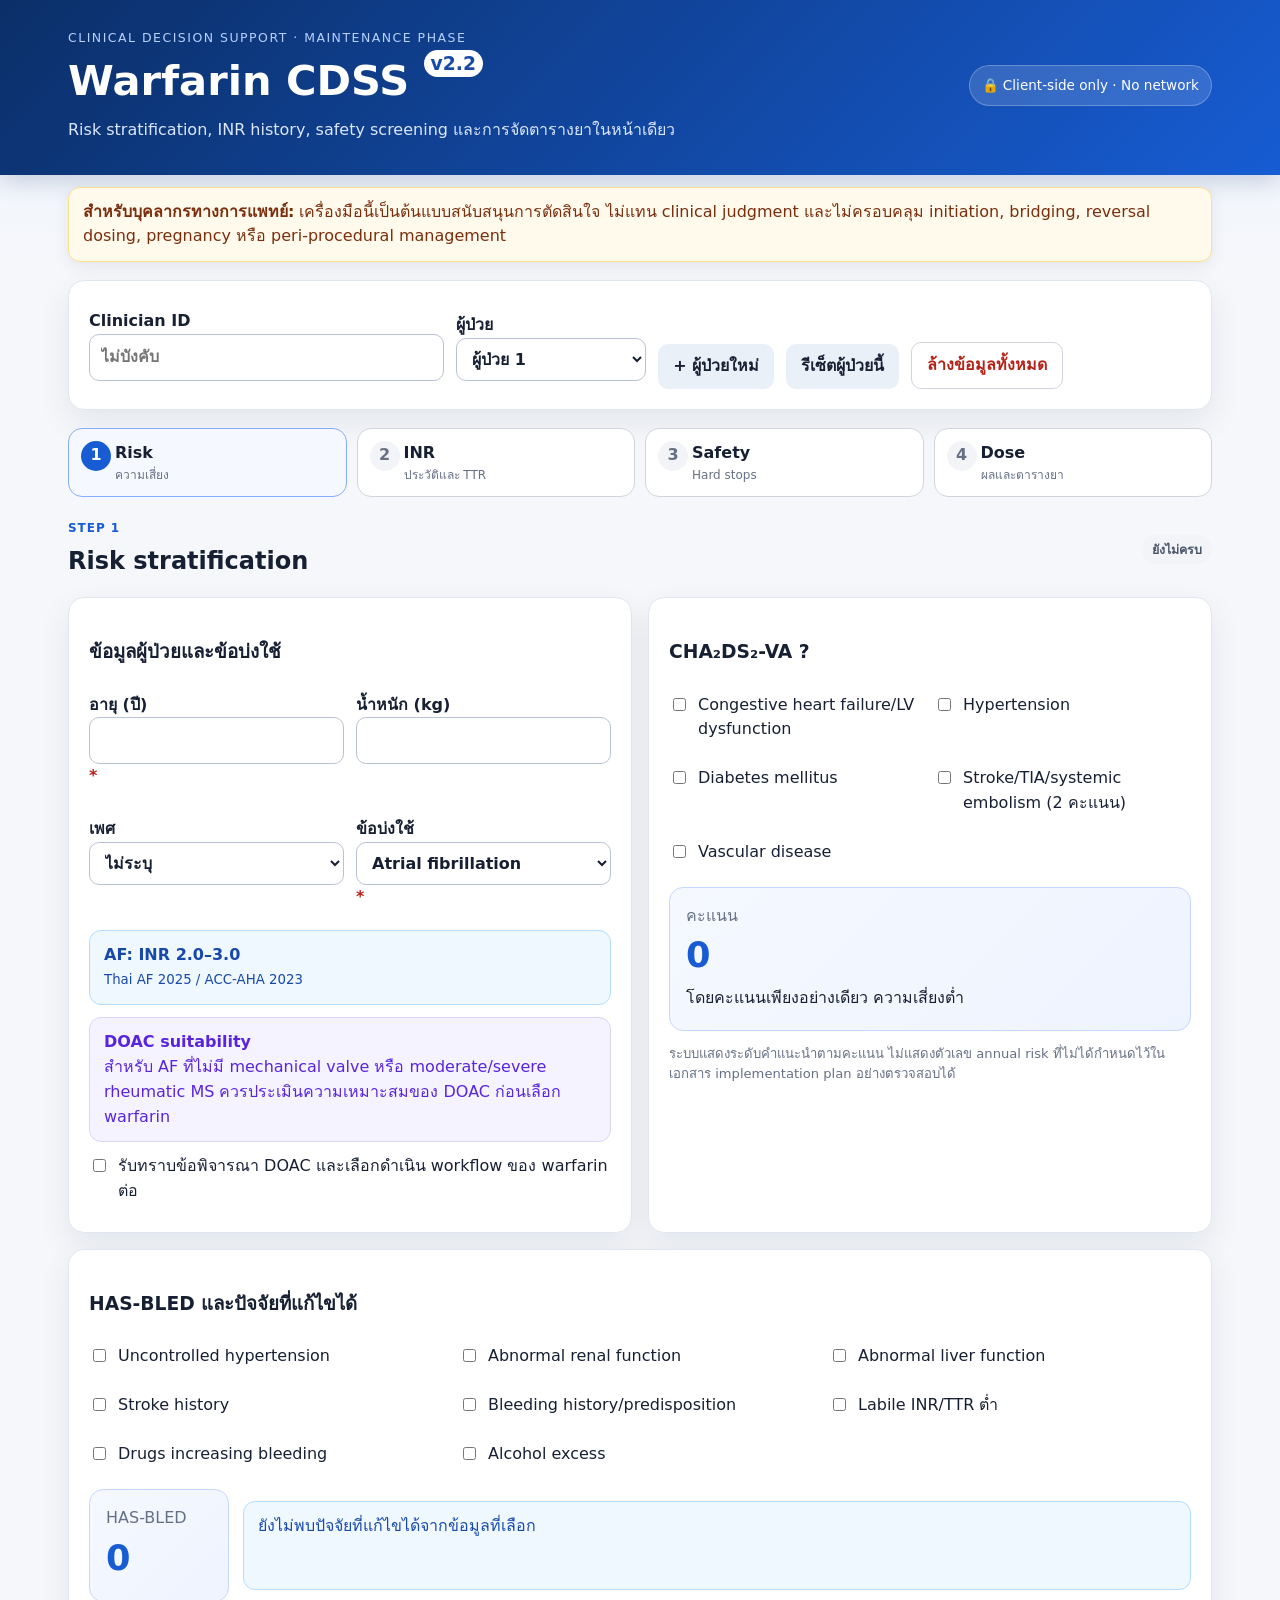
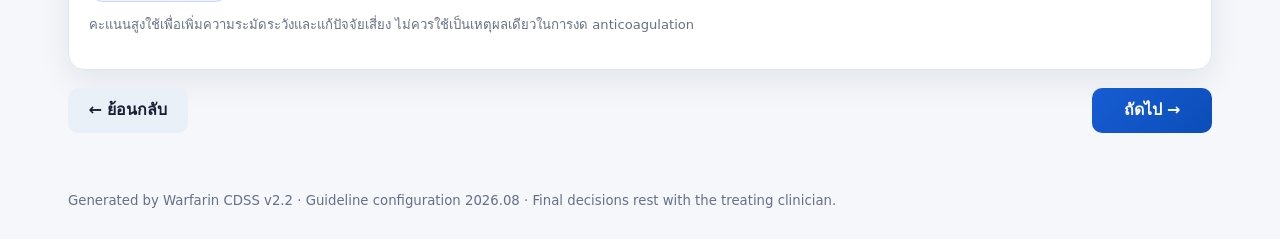
==== index.html @ 9391b4c8 "Add files via upload" ====
<!doctype html>
<html lang="th">
<head>
  <meta charset="utf-8">
  <meta name="viewport" content="width=device-width,initial-scale=1">
  <meta name="description" content="Warfarin maintenance-dose clinical decision support prototype">
  <title>Warfarin CDSS v2.2</title>
  <link rel="stylesheet" href="css/design-system.css">
  <link rel="stylesheet" href="css/components.css">
  <link rel="stylesheet" href="css/wizard.css">
  <link rel="stylesheet" href="css/charts.css">
</head>
<body>
<header class="app-header">
  <div class="shell header-grid">
    <div>
      <div class="eyebrow">Clinical Decision Support · Maintenance phase</div>
      <h1>Warfarin CDSS <span class="version">v2.2</span></h1>
      <p>Risk stratification, INR history, safety screening และการจัดตารางยาในหน้าเดียว</p>
    </div>
    <div class="privacy-chip">🔒 Client-side only · No network</div>
  </div>
</header>

<main class="shell">
  <noscript><div class="alert danger">ต้องเปิด JavaScript เพื่อใช้ระบบคำนวณ กรุณาใช้แบบฟอร์มมาตรฐานของหน่วยงานแทน</div></noscript>
  <section class="alert warning sticky-disclaimer" role="note">
    <strong>สำหรับบุคลากรทางการแพทย์:</strong> เครื่องมือนี้เป็นต้นแบบสนับสนุนการตัดสินใจ ไม่แทน clinical judgment และไม่ครอบคลุม initiation, bridging, reversal dosing, pregnancy หรือ peri-procedural management
  </section>

  <section class="toolbar card no-print">
    <label>Clinician ID <input id="clinicianId" autocomplete="off" placeholder="ไม่บังคับ"></label>
    <label>ผู้ป่วย
      <select id="patientSelect" aria-label="เลือกผู้ป่วย"></select>
    </label>
    <button id="newPatientBtn" class="btn secondary" type="button">+ ผู้ป่วยใหม่</button>
    <button id="resetPatientBtn" class="btn secondary" type="button">รีเซ็ตผู้ป่วยนี้</button>
    <button id="clearDataBtn" class="btn ghost danger-text" type="button">ล้างข้อมูลทั้งหมด</button>
  </section>

  <nav class="stepper no-print" aria-label="ขั้นตอนการประเมิน">
    <button class="step active" data-step="1"><span>1</span><b>Risk</b><small>ความเสี่ยง</small></button>
    <button class="step" data-step="2"><span>2</span><b>INR</b><small>ประวัติและ TTR</small></button>
    <button class="step" data-step="3"><span>3</span><b>Safety</b><small>Hard stops</small></button>
    <button class="step" data-step="4"><span>4</span><b>Dose</b><small>ผลและตารางยา</small></button>
  </nav>

  <form id="appForm" novalidate>
    <section class="wizard-panel active" data-panel="1">
      <div class="section-head"><div><span class="kicker">STEP 1</span><h2>Risk stratification</h2></div><span id="step1Status" class="badge neutral">ยังไม่ครบ</span></div>
      <div class="grid two">
        <article class="card">
          <h3>ข้อมูลผู้ป่วยและข้อบ่งใช้</h3>
          <div class="form-grid two">
            <label class="required">อายุ (ปี)<input id="age" type="number" min="18" max="120" step="1"></label>
            <label>น้ำหนัก (kg)<input id="weight" type="number" min="25" max="300" step="0.1"></label>
            <label>เพศ<select id="gender"><option value="">ไม่ระบุ</option><option value="male">ชาย</option><option value="female">หญิง</option></select></label>
            <label class="required">ข้อบ่งใช้<select id="indication">
              <option value="af">Atrial fibrillation</option><option value="af70">AF อายุ ≥70 ปี (optional lower range)</option>
              <option value="rheumatic">AF + moderate/severe rheumatic MS</option><option value="mav">Mechanical AVR ไม่มี risk factor</option>
              <option value="mavRisk">Mechanical AVR มี risk factor/older valve</option><option value="mmv">Mechanical MVR</option>
              <option value="onx">On-X AVR ≥3 เดือน ไม่มี risk factor</option><option value="acs_ccs">AF + ACS/CCS (local protocol)</option>
              <option value="custom">แพทย์กำหนด target</option>
            </select></label>
          </div>
          <div id="customTargetBox" class="subcard hidden"><div class="form-grid two"><label>Target min<input id="targetMin" type="number" min="1" max="5" step="0.1"></label><label>Target max<input id="targetMax" type="number" min="1" max="5" step="0.1"></label></div></div>
          <div id="targetSummary" class="alert info"></div>
          <label id="af70ConfirmWrap" class="check hidden"><input id="af70Confirm" type="checkbox"><span>ยืนยันว่าแพทย์เลือก INR 1.5–3.0 สำหรับผู้ป่วยอายุ ≥70 ปี หลังประเมินประโยชน์และความเสี่ยง</span></label>
          <div id="doacBanner" class="alert accent"></div>
          <label id="warfarinAckWrap" class="check"><input id="warfarinAck" type="checkbox"><span>รับทราบข้อพิจารณา DOAC และเลือกดำเนิน workflow ของ warfarin ต่อ</span></label>
        </article>

        <article class="card">
          <h3>CHA₂DS₂-VA <span class="help" title="ไม่รวม sex category ตามแผน Thai AF 2025">?</span></h3>
          <div id="chaFields" class="check-grid">
            <label class="check"><input data-cha="congestiveHF" type="checkbox"><span>Congestive heart failure/LV dysfunction</span></label>
            <label class="check"><input data-cha="hypertension" type="checkbox"><span>Hypertension</span></label>
            <label class="check"><input data-cha="diabetes" type="checkbox"><span>Diabetes mellitus</span></label>
            <label class="check"><input data-cha="strokeTIA" type="checkbox"><span>Stroke/TIA/systemic embolism (2 คะแนน)</span></label>
            <label class="check"><input data-cha="vascularDisease" type="checkbox"><span>Vascular disease</span></label>
          </div>
          <div class="score-card"><span>คะแนน</span><strong id="chaScore">0</strong><p id="chaRecommendation">กรอกอายุเพื่อประเมิน</p></div>
          <p class="fine-print">ระบบแสดงระดับคำแนะนำตามคะแนน ไม่แสดงตัวเลข annual risk ที่ไม่ได้กำหนดไว้ในเอกสาร implementation plan อย่างตรวจสอบได้</p>
        </article>

        <article class="card full-span">
          <h3>HAS-BLED และปัจจัยที่แก้ไขได้</h3>
          <div id="hasFields" class="check-grid columns-3">
            <label class="check"><input data-has="hypertension" type="checkbox"><span>Uncontrolled hypertension</span></label>
            <label class="check"><input data-has="abnormalRenal" type="checkbox"><span>Abnormal renal function</span></label>
            <label class="check"><input data-has="abnormalLiver" type="checkbox"><span>Abnormal liver function</span></label>
            <label class="check"><input data-has="strokeHistory" type="checkbox"><span>Stroke history</span></label>
            <label class="check"><input data-has="bleedingHistory" type="checkbox"><span>Bleeding history/predisposition</span></label>
            <label class="check"><input data-has="labileINR" type="checkbox"><span>Labile INR/TTR ต่ำ</span></label>
            <label class="check"><input data-has="drugs" type="checkbox"><span>Drugs increasing bleeding</span></label>
            <label class="check"><input data-has="alcohol" type="checkbox"><span>Alcohol excess</span></label>
          </div>
          <div class="score-row"><div class="score-card compact"><span>HAS-BLED</span><strong id="hasScore">0</strong></div><div id="modifiableFactors" class="alert info grow">ยังไม่พบปัจจัยที่แก้ไขได้จากข้อมูลที่เลือก</div></div>
          <p class="fine-print">คะแนนสูงใช้เพื่อเพิ่มความระมัดระวังและแก้ปัจจัยเสี่ยง ไม่ควรใช้เป็นเหตุผลเดียวในการงด anticoagulation</p>
        </article>
      </div>
    </section>

    <section class="wizard-panel" data-panel="2">
      <div class="section-head"><div><span class="kicker">STEP 2</span><h2>INR history และ Time in Therapeutic Range</h2></div><span id="ttrBadge" class="badge neutral">ข้อมูลไม่พอ</span></div>
      <div class="grid two">
        <article class="card">
          <h3>เพิ่มผล INR</h3>
          <div class="form-grid two">
            <label class="required">วันที่<input id="inrEntryDate" type="date"></label>
            <label class="required">INR<input id="inrEntryValue" type="number" min="0.1" max="20" step="0.1"></label>
            <label>Weekly dose ขณะตรวจ<input id="inrEntryDose" type="number" min="0.5" max="140" step="0.5"></label>
            <label>หมายเหตุ<input id="inrEntryNotes" maxlength="120"></label>
          </div>
          <button id="addInrBtn" type="button" class="btn primary">เพิ่มผล INR</button>
          <div id="inrError" class="field-error" role="alert"></div>
          <div class="table-wrap"><table><thead><tr><th>วันที่</th><th>INR</th><th>Dose</th><th>สถานะ</th><th></th></tr></thead><tbody id="inrTableBody"></tbody></table></div>
        </article>
        <article class="card">
          <div class="metric-grid">
            <div class="metric"><span>TTR (Rosendaal)</span><strong id="ttrValue">—</strong><small id="ttrRange">ต้องมีอย่างน้อย 2 ค่า</small></div>
            <div class="metric"><span>INR ล่าสุด</span><strong id="latestInr">—</strong><small id="latestInrDate">—</small></div>
          </div>
          <div id="ttrAlert" class="alert info">เพิ่มผล INR อย่างน้อย 2 ค่าเพื่อคำนวณ TTR</div>
          <div id="inrChart" class="chart" role="img" aria-label="กราฟแนวโน้ม INR"></div>
          <p class="fine-print">คำนวณด้วย linear interpolation ระหว่างค่าต่อเนื่องภายในข้อมูลที่บันทึก ไม่ extrapolate ก่อนค่าแรกหรือหลังค่าสุดท้าย</p>
        </article>
      </div>
    </section>

    <section class="wizard-panel" data-panel="3">
      <div class="section-head"><div><span class="kicker">STEP 3</span><h2>Safety screening</h2></div><span id="safetyBadge" class="badge neutral">ยังไม่ประเมิน</span></div>
      <div class="grid two">
        <article class="card">
          <h3>Bleeding assessment</h3>
          <label class="required">ระดับเลือดออก<select id="bleeding"><option value="none">ไม่มี</option><option value="minor">Minor bleeding</option><option value="crnmb">Clinically relevant non-major bleeding</option><option value="major">Major/life-threatening bleeding</option></select></label>
          <div id="bleedingDefinition" class="alert info"></div>
          <div class="check-grid">
            <label class="check danger-check"><input id="pregnancy" type="checkbox"><span>ตั้งครรภ์หรืออาจตั้งครรภ์</span></label>
            <label class="check danger-check"><input id="procedure" type="checkbox"><span>มีหัตถการ/ผ่าตัดที่กำลังวางแผน</span></label>
            <label class="check"><input id="acuteIllness" type="checkbox"><span>Acute illness/ไข้/ท้องเสีย/กินได้น้อย</span></label>
            <label class="check"><input id="dietAlcoholChange" type="checkbox"><span>Diet หรือ alcohol เปลี่ยนชัดเจน</span></label>
          </div>
          <label>ลืมยาใน 7 วันที่ผ่านมา<input id="missedDoses" type="number" min="0" max="7" value="0"></label>
        </article>
        <article class="card">
          <h3>Drug interaction</h3>
          <label>เลือกยาที่เพิ่งเริ่ม/หยุด<select id="interactionDrug"><option value="none">ไม่มี/ไม่ทราบ</option><option value="amiodarone">Amiodarone — INR ↑</option><option value="metronidazole">Metronidazole — INR ↑</option><option value="tmpSmx">TMP-SMX — INR ↑</option><option value="fluconazole">Fluconazole — INR ↑</option><option value="rifampin">Rifampin — INR ↓</option><option value="phenytoin">Phenytoin — variable</option><option value="other">ยาอื่น/ผลไม่แน่ชัด</option></select></label>
          <label>การเปลี่ยนแปลง<select id="interactionChange"><option value="none">ไม่มี</option><option value="started">เริ่มยา</option><option value="increased">เพิ่มขนาด</option><option value="stopped">หยุดยา</option></select></label>
          <div id="interactionAlert" class="alert info">ระบบนี้เป็นรายการคัดกรอง ไม่ใช่ interaction database ที่ครอบคลุม</div>
          <h3>Pharmacogenomics <span class="badge neutral">Advisory only</span></h3>
          <div class="form-grid two"><label>CYP2C9<select id="cyp2c9"><option>unknown</option><option>*1/*1</option><option>*1/*2</option><option>*1/*3</option><option>*2/*2</option><option>*2/*3</option><option>*3/*3</option></select></label><label>VKORC1<select id="vkorc1"><option>unknown</option><option>GG</option><option>GA</option><option>AA</option></select></label></div>
          <div id="genotypeResult" class="alert info">ไม่ใช้ผลนี้แทน maintenance-dose titration จาก INR</div>
        </article>
        <article class="card full-span"><h3>Safety gate result</h3><div id="safetyResult" class="alert info">กรอกข้อมูลเพื่อประเมิน</div></article>
      </div>
    </section>

    <section class="wizard-panel" data-panel="4">
      <div class="section-head"><div><span class="kicker">STEP 4</span><h2>Dose recommendation และตารางยา</h2></div><span id="calculationBadge" class="badge neutral">ยังไม่คำนวณ</span></div>
      <div class="grid two">
        <article class="card">
          <h3>Current therapy</h3>
          <div class="form-grid two"><label class="required">Current weekly dose (mg/week)<input id="weeklyDose" type="number" min="0.5" max="140" step="0.5"></label><label>วันตั้งแต่ปรับยาครั้งล่าสุด<input id="daysSinceChange" type="number" min="0" max="365"></label></div>
          <label class="check"><input id="stablePatient" type="checkbox"><span>ขนาดยาคงที่และสองค่า INR ก่อนหน้าอยู่ในเป้าหมาย</span></label>
          <h4>Tablet strengths</h4><div class="strength-grid"><label class="check"><input class="strength" value="1" type="checkbox" checked><span>1 mg</span></label><label class="check"><input class="strength" value="2" type="checkbox" checked><span>2 mg</span></label><label class="check"><input class="strength" value="3" type="checkbox" checked><span>3 mg</span></label><label class="check"><input class="strength" value="5" type="checkbox" checked><span>5 mg</span></label></div>
          <div class="form-grid two"><label class="check"><input id="halfTabs" type="checkbox" checked><span>แบ่งครึ่งเม็ดได้</span></label><label class="check"><input id="quarterTabs" type="checkbox"><span>แบ่ง ¼ เม็ดได้ตามผลิตภัณฑ์/นโยบาย</span></label></div>
          <label>วันที่เริ่มตาราง<input id="regimenStartDate" type="date"></label>
          <label>วันเริ่มตาราง<select id="startDay" disabled><option value="0">จันทร์</option><option value="1">อังคาร</option><option value="2">พุธ</option><option value="3">พฤหัสบดี</option><option value="4">ศุกร์</option><option value="5">เสาร์</option><option value="6">อาทิตย์</option></select><small>กำหนดอัตโนมัติจากวันที่เริ่มตาราง</small></label>
          <div class="form-grid two">
            <label>จำนวนวันจ่ายยา<input id="daysSupply" type="number" min="1" max="365" step="1" value="28"></label>
            <label>ยาสำรอง (วัน)<input id="bufferDays" type="number" min="0" max="30" step="1" value="0"></label>
          </div>
          <label>รูปแบบการจ่าย<select id="dispenseMode"><option value="bulk">รวมจำนวนเม็ด</option><option value="split">แยกซองรายวัน</option></select></label>
          <div class="subcard"><strong>ยาที่ผู้ป่วยมีเหลือ</strong><div class="form-grid columns-4 inventory-grid"><label>1 mg<input class="on-hand" data-strength="1" type="number" min="0" step="1" value="0"></label><label>2 mg<input class="on-hand" data-strength="2" type="number" min="0" step="1" value="0"></label><label>3 mg<input class="on-hand" data-strength="3" type="number" min="0" step="1" value="0"></label><label>5 mg<input class="on-hand" data-strength="5" type="number" min="0" step="1" value="0"></label></div><small>ระบบหักจากจำนวนที่ต้องใช้และปัดจำนวนจ่ายขึ้นเป็นเม็ดเต็ม</small></div>
          <label class="check protocol"><input id="protocolApproved" type="checkbox"><span>ยืนยันว่า local anticoagulation protocol อนุมัติ nomogram นี้และผู้ใช้มีอำนาจเสนอ/ปรับยา</span></label>
          <button id="calculateBtn" class="btn primary wide" type="button">ประเมินและคำนวณ</button>
          <div id="calculateError" class="field-error"></div>
        </article>
        <article class="card result-card">
          <div id="decisionResult" class="empty-state">ผลจะปรากฏหลังคำนวณ</div>
          <div id="doseMetrics" class="metric-grid hidden"><div class="metric"><span>Target INR</span><strong id="metricTarget">—</strong></div><div class="metric"><span>Adjustment</span><strong id="metricAdjustment">—</strong></div><div class="metric"><span>Weekly dose</span><strong id="metricDose">—</strong></div><div class="metric"><span>Recheck</span><strong id="metricRecheck">—</strong></div></div>
          <div id="regimenWrap" class="hidden">
            <div class="result-head-inline"><h3>ทางเลือกตารางยา</h3><button id="calendarIcsBtn" type="button" class="btn secondary no-print">เพิ่มลงปฏิทิน (.ics)</button></div>
            <div id="candidateCards" class="candidate-grid" aria-label="ทางเลือกตารางยา"></div>
            <div id="candidateDetail" class="alert info"></div>
            <h3>ตารางรับประทาน 7 วัน</h3>
            <div id="regimenCalendar" class="med-calendar" aria-label="ปฏิทินรับประทานยา 7 วัน"></div>
            <div class="table-wrap"><table><thead><tr><th>วัน</th><th>ขนาดยา</th><th>ภาพเม็ดยา</th><th>วิธีจัดเม็ด</th></tr></thead><tbody id="regimenBody"></tbody><tfoot><tr><th>รวม</th><th id="regimenTotal"></th><th colspan="2"></th></tr></tfoot></table></div>
            <h3>จำนวนยาที่ต้องจ่าย</h3>
            <div class="table-wrap"><table><thead><tr><th>ความแรง</th><th>ต้องใช้</th><th>ยาคงเหลือ</th><th>จำนวนจ่าย</th><th>หมายเหตุ</th></tr></thead><tbody id="dispenseBody"></tbody></table></div>
            <div id="dispenseHint" class="fine-print"></div>
            <h3>ปฏิทินตลอดช่วงจ่ายยา</h3>
            <div id="supplyCalendar" class="supply-calendar" aria-label="ปฏิทินยาตลอดช่วงจ่าย"></div>
            <div id="splitScheduleWrap" class="hidden"><h3>รายการแยกซองรายวัน</h3><div class="table-wrap"><table><thead><tr><th>ลำดับ</th><th>วันที่</th><th>วัน</th><th>ขนาดยา</th><th>วิธีจัดเม็ด</th></tr></thead><tbody id="splitScheduleBody"></tbody></table></div></div>
          </div>
        </article>
      </div>
      <section class="card export-panel"><div><h3>Export และ audit</h3><p>พิมพ์เป็น PDF ผ่าน browser หรือส่งออก audit log เป็น CSV</p></div><div class="button-row no-print"><button id="printBtn" type="button" class="btn secondary">พิมพ์ / Save PDF</button><button id="educationBtn" type="button" class="btn secondary">Patient education</button><button id="auditCsvBtn" type="button" class="btn secondary">Audit CSV</button></div></section>
    </section>

    <div class="wizard-actions no-print"><button id="backBtn" type="button" class="btn secondary">← ย้อนกลับ</button><div class="grow"></div><button id="nextBtn" type="button" class="btn primary">ถัดไป →</button></div>
  </form>
</main>

<footer class="app-footer"><div class="shell">Generated by Warfarin CDSS v2.2 · Guideline configuration 2026.08 · Final decisions rest with the treating clinician.</div></footer>

<script src="js/uuid.js"></script><script src="js/hash.js"></script><script src="js/guidelines/guidelines-db.js"></script><script src="js/store.js"></script>
<script src="js/engine/risk-calculator.js"></script><script src="js/engine/ttr-calculator.js"></script><script src="js/engine/doac-checker.js"></script><script src="js/engine/safety-gate.js"></script><script src="js/engine/genotype-dose.js"></script><script src="js/engine/nomogram.js"></script><script src="js/engine/dose-scheduler.js"></script><script src="js/engine/regimen-planner.js"></script>
<script src="js/components/svg-chart.js"></script><script src="js/components/pdf-exporter.js"></script><script src="js/app.js"></script>
</body></html>
---- css/design-system.css ----
:root{--text:#172033;--muted:#667085;--border:#d0d5dd;--bg:#f5f7fb;--surface:#fff;--primary:#175cd3;--primary-dark:#0b4db8;--positive:#067647;--danger:#b42318;--warning:#9a6700;--accent:#6941c6;--info:#175cd3;--shadow:0 12px 32px rgba(16,24,40,.08);--radius:16px;--font:system-ui,-apple-system,"Segoe UI",Tahoma,sans-serif}*{box-sizing:border-box}html{scroll-behavior:smooth}body{margin:0;background:linear-gradient(180deg,#eef4ff 0,var(--bg) 260px);color:var(--text);font-family:var(--font);line-height:1.55}button,input,select,textarea{font:inherit}.shell{max-width:1180px;margin:auto;padding-left:18px;padding-right:18px}.hidden{display:none!important}.grow{flex:1}.fine-print{font-size:.82rem;color:var(--muted)}.required:after{content:" *";color:var(--danger)}:focus-visible{outline:3px solid rgba(23,92,211,.28);outline-offset:2px}@media print{body{background:#fff}.no-print,.stepper,.wizard-actions,.toolbar{display:none!important}.wizard-panel{display:block!important}.card{box-shadow:none!important;break-inside:avoid}.app-header{padding:10px!important}.sticky-disclaimer{position:static!important}}
---- css/components.css ----
.app-header{background:linear-gradient(135deg,#0b2f68,#175cd3);color:#fff;padding:28px 0 32px;box-shadow:0 6px 24px rgba(11,47,104,.2)}.header-grid{display:flex;justify-content:space-between;align-items:center;gap:24px}.app-header h1{margin:2px 0 4px;font-size:clamp(1.8rem,4vw,2.6rem)}.app-header p{margin:0;color:#dbe7ff}.eyebrow{font-size:.78rem;letter-spacing:.12em;text-transform:uppercase;color:#b8d0ff}.version{font-size:.45em;vertical-align:top;background:#fff;color:#1849a9;padding:3px 7px;border-radius:999px}.privacy-chip{background:rgba(255,255,255,.14);padding:9px 12px;border:1px solid rgba(255,255,255,.25);border-radius:999px;font-size:.85rem;white-space:nowrap}.card{background:rgba(255,255,255,.98);border:1px solid #e0e6ef;border-radius:var(--radius);padding:20px;box-shadow:var(--shadow)}.toolbar{display:flex;align-items:end;gap:12px;flex-wrap:wrap;margin-top:18px}.toolbar label{min-width:190px}.grid{display:grid;gap:16px}.grid.two{grid-template-columns:repeat(2,minmax(0,1fr))}.full-span{grid-column:1/-1}.form-grid{display:grid;gap:12px}.form-grid.two{grid-template-columns:repeat(2,minmax(0,1fr))}label{display:block;font-weight:650;margin:8px 0}input,select{width:100%;border:1px solid #b8c3d5;border-radius:10px;padding:10px 11px;background:#fff;color:var(--text)}.check{display:flex;gap:9px;align-items:flex-start;font-weight:500}.check input{width:auto;margin-top:5px}.check-grid{display:grid;grid-template-columns:repeat(2,minmax(0,1fr));gap:8px}.columns-3{grid-template-columns:repeat(3,minmax(0,1fr))}.strength-grid{display:flex;gap:12px;flex-wrap:wrap}.subcard{padding:12px;border-radius:12px;background:#f8fafc;border:1px solid var(--border)}.alert{padding:12px 14px;border-radius:12px;border:1px solid;margin:12px 0}.alert.info{background:#eff8ff;border-color:#b2ddff;color:#1849a9}.alert.warning{background:#fffaeb;border-color:#fedf89;color:#7a2e0e}.alert.danger{background:#fef3f2;border-color:#fecdca;color:#912018}.alert.success{background:#ecfdf3;border-color:#abefc6;color:#05603a}.alert.accent{background:#f4f3ff;border-color:#d9d6fe;color:#5925dc}.sticky-disclaimer{position:sticky;top:8px;z-index:10;box-shadow:0 4px 16px rgba(16,24,40,.08)}.btn{border:0;border-radius:10px;padding:10px 15px;font-weight:750;cursor:pointer;transition:.15s}.btn:hover{transform:translateY(-1px)}.btn.primary{background:linear-gradient(135deg,var(--primary),var(--primary-dark));color:#fff}.btn.secondary{background:#eaf0f8;color:#172033}.btn.ghost{background:transparent;border:1px solid var(--border)}.danger-text{color:var(--danger)}.wide{width:100%;margin-top:12px}.badge{display:inline-flex;align-items:center;border-radius:999px;padding:5px 10px;font-size:.78rem;font-weight:800}.badge.neutral{background:#f2f4f7;color:#475467}.badge.success{background:#d1fadf;color:#05603a}.badge.warning{background:#fef0c7;color:#7a2e0e}.badge.danger{background:#fee4e2;color:#912018}.score-card{background:linear-gradient(135deg,#f5f8ff,#eef4ff);border:1px solid #c7d7fe;border-radius:14px;padding:16px;margin-top:14px}.score-card span{display:block;color:var(--muted)}.score-card strong{font-size:2.2rem;color:var(--primary)}.score-card p{margin:3px 0}.score-card.compact{min-width:140px;margin:0}.score-row{display:flex;gap:14px;align-items:stretch;margin-top:14px}.metric-grid{display:grid;grid-template-columns:repeat(2,minmax(0,1fr));gap:10px}.metric{padding:13px;border:1px solid var(--border);border-radius:12px;background:#f8fafc}.metric span,.metric small{display:block;color:var(--muted)}.metric strong{display:block;font-size:1.35rem;margin:3px 0}.table-wrap{overflow:auto;margin-top:14px}table{width:100%;border-collapse:collapse}th,td{padding:9px;border-bottom:1px solid var(--border);text-align:left;white-space:nowrap}th{background:#f2f4f7;font-size:.82rem}.field-error{color:var(--danger);font-size:.9rem;margin-top:8px}.empty-state{padding:40px 18px;text-align:center;color:var(--muted);border:2px dashed var(--border);border-radius:14px}.section-head{display:flex;justify-content:space-between;align-items:center;gap:12px;margin-bottom:14px}.section-head h2{margin:3px 0}.kicker{font-size:.75rem;color:var(--primary);font-weight:850;letter-spacing:.08em}.protocol{background:#fffdf3;border:1px dashed #d6b656;border-radius:12px;padding:10px}.danger-check{color:#912018}.export-panel{display:flex;justify-content:space-between;align-items:center;gap:16px;margin-top:16px}.export-panel h3,.export-panel p{margin:0}.button-row{display:flex;gap:8px;flex-wrap:wrap}.app-footer{padding:28px 0;color:var(--muted);font-size:.83rem}@media(max-width:780px){.grid.two,.form-grid.two,.columns-3,.check-grid{grid-template-columns:1fr}.header-grid{align-items:flex-start;flex-direction:column}.privacy-chip{white-space:normal}.export-panel{align-items:flex-start;flex-direction:column}.score-row{flex-direction:column}}

.result-head-inline{display:flex;justify-content:space-between;align-items:center;gap:12px;flex-wrap:wrap}.result-head-inline h3{margin:18px 0 8px}.med-calendar{display:grid;grid-template-columns:repeat(7,minmax(120px,1fr));gap:8px;margin:12px 0;overflow-x:auto;padding-bottom:4px}.med-day{min-width:120px;border:1px solid var(--border);border-radius:13px;background:#fff;overflow:hidden}.med-day.today{border-color:var(--primary);box-shadow:0 0 0 2px rgba(23,92,211,.12)}.med-day-head{padding:8px 10px;background:#f2f4f7;border-bottom:1px solid var(--border)}.med-day-head strong,.med-day-head small{display:block}.med-day-head small{color:var(--muted)}.med-day-body{padding:12px 10px}.med-dose{font-size:1.25rem;font-weight:850;color:var(--primary);margin-bottom:5px}.med-tablets{font-size:.82rem;color:var(--muted);white-space:normal}.med-check{display:flex;align-items:center;gap:6px;margin-top:10px;font-size:.8rem}.med-check-box{width:16px;height:16px;border:1.5px solid #98a2b3;border-radius:4px;display:inline-block}@media(max-width:900px){.med-calendar{grid-template-columns:repeat(7,140px)}}@media print{.med-calendar{grid-template-columns:repeat(7,1fr);overflow:visible}.med-day{min-width:0}.med-check{display:none}}

/* v2.2 regimen alternatives, pill visualization, dispensing and supply calendar */
.candidate-grid{display:grid;grid-template-columns:repeat(3,minmax(0,1fr));gap:10px;margin:12px 0}.candidate-card{border:1px solid var(--border);border-radius:14px;background:#fff;padding:12px;text-align:left;cursor:pointer}.candidate-card.selected{border-color:var(--primary);box-shadow:0 0 0 3px rgba(23,92,211,.12);background:#f5f9ff}.candidate-card h4{margin:0 0 6px}.candidate-meta{font-size:.8rem;color:var(--muted);line-height:1.45}.complexity-pill{display:inline-block;padding:3px 8px;border-radius:999px;font-size:.72rem;font-weight:800;margin-top:7px}.complexity-low{background:#dcfae6;color:#067647}.complexity-moderate{background:#fef0c7;color:#93370d}.complexity-high{background:#fee4e2;color:#b42318}.pill-visual{display:flex;gap:5px;flex-wrap:wrap;align-items:center;justify-content:center;min-height:26px}.pill-shape{width:22px;height:22px;border-radius:50%;border:2px solid currentColor;display:inline-block;position:relative;background:currentColor}.pill-shape.half::after{content:"";position:absolute;left:50%;top:-2px;right:-2px;bottom:-2px;background:#fff;border-radius:0 999px 999px 0}.pill-shape.quarter::after{content:"";position:absolute;left:50%;top:-2px;right:-2px;bottom:-2px;background:#fff;border-radius:0 999px 999px 0}.pill-shape.quarter::before{content:"";position:absolute;left:-2px;top:50%;right:50%;bottom:-2px;background:#fff;border-radius:0 0 0 999px;z-index:1}.pill-shape.three-quarter::after{content:"";position:absolute;left:50%;top:-2px;right:-2px;bottom:50%;background:#fff;border-radius:0 999px 0 0}.pill-s1{color:#667085}.pill-s2{color:#175cd3}.pill-s3{color:#7f56d9}.pill-s5{color:#d92d20}.supply-calendar{display:grid;grid-template-columns:repeat(7,minmax(110px,1fr));gap:8px;margin:12px 0;max-height:650px;overflow:auto}.supply-day{border:1px solid var(--border);border-radius:12px;padding:9px;background:#fff;min-height:125px}.supply-day.today{border-color:var(--primary);box-shadow:0 0 0 2px rgba(23,92,211,.12)}.supply-date{font-size:.76rem;color:var(--muted);font-weight:750}.supply-dose{font-size:1rem;font-weight:850;color:var(--primary);margin:4px 0}.supply-tablets{font-size:.72rem;color:var(--muted)}.inventory-grid{margin-top:8px}.inventory-grid input{min-width:0}@media(max-width:900px){.candidate-grid{grid-template-columns:1fr}.supply-calendar{grid-template-columns:repeat(2,minmax(130px,1fr))}}@media(max-width:480px){.supply-calendar{grid-template-columns:1fr}}@media print{.candidate-grid{grid-template-columns:repeat(3,1fr)}.candidate-card:not(.selected){display:none}.supply-calendar{grid-template-columns:repeat(7,1fr);max-height:none;overflow:visible}.supply-day{min-height:90px;padding:6px}.pill-shape{width:16px;height:16px}}
---- css/wizard.css ----
.stepper{display:grid;grid-template-columns:repeat(4,1fr);gap:10px;margin:18px 0}.step{border:1px solid var(--border);background:#fff;border-radius:14px;padding:12px;display:grid;grid-template-columns:34px 1fr;grid-template-rows:auto auto;text-align:left;cursor:pointer;color:var(--muted)}.step span{grid-row:1/3;width:30px;height:30px;border-radius:50%;display:grid;place-items:center;background:#f2f4f7;font-weight:850}.step b{color:var(--text)}.step small{font-size:.75rem}.step.active{border-color:#84adff;background:#f5f8ff}.step.active span,.step.complete span{background:var(--primary);color:#fff}.step.complete{border-color:#abefc6}.wizard-panel{display:none}.wizard-panel.active{display:block}.wizard-actions{display:flex;gap:10px;margin:18px 0 30px}.wizard-actions .btn{min-width:120px}@media(max-width:650px){.stepper{grid-template-columns:repeat(4,1fr)}.step{display:flex;justify-content:center;padding:8px}.step b,.step small{display:none}}
---- css/charts.css ----
.chart{min-height:300px;margin-top:14px;border:1px solid var(--border);border-radius:14px;background:#fff;overflow:hidden}.chart svg{display:block;width:100%;height:auto}.chart-grid{stroke:#e4e7ec;stroke-width:1}.chart-axis{fill:#667085;font-size:11px}.target-zone{fill:#d1fadf;opacity:.65}.inr-line{fill:none;stroke:#175cd3;stroke-width:3}.point-therapeutic{fill:#067647}.point-low{fill:#175cd3}.point-high{fill:#b42318}.dose-marker{stroke:#6941c6;stroke-width:1.5;stroke-dasharray:4 4}
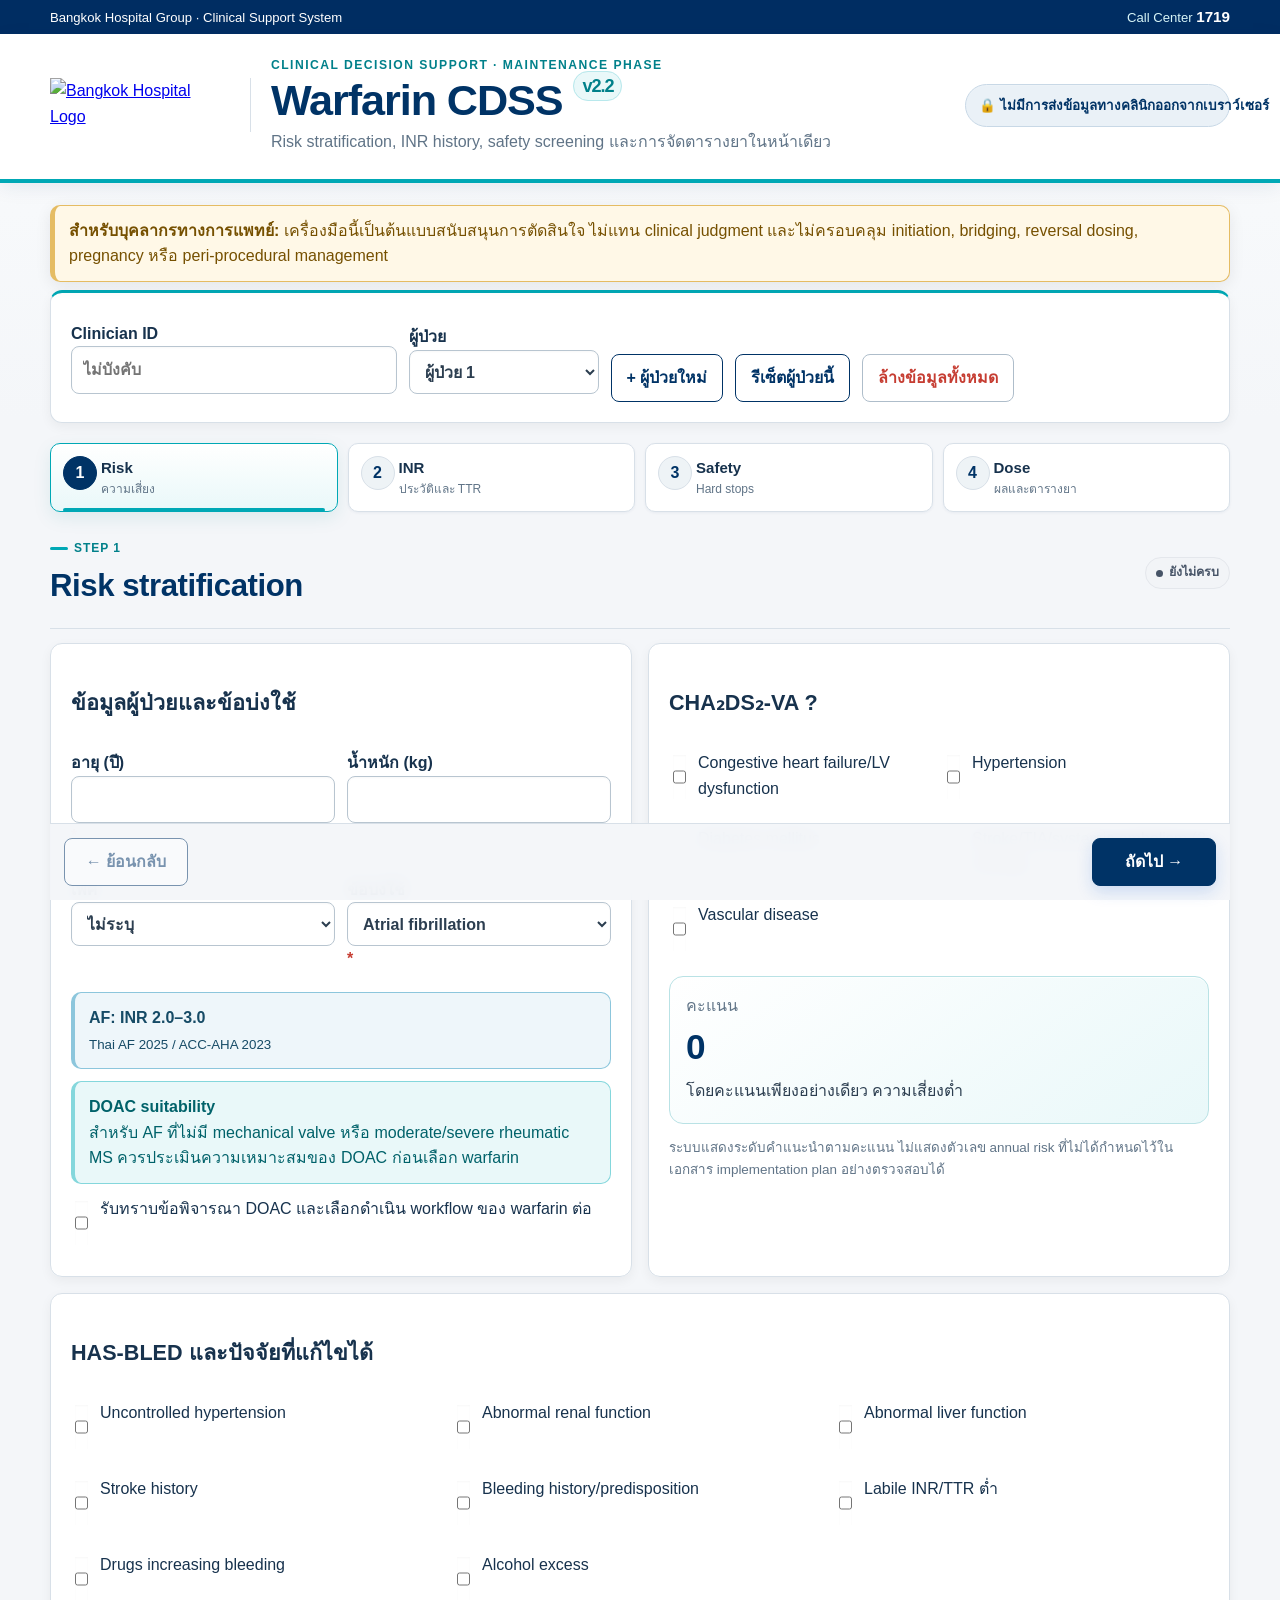
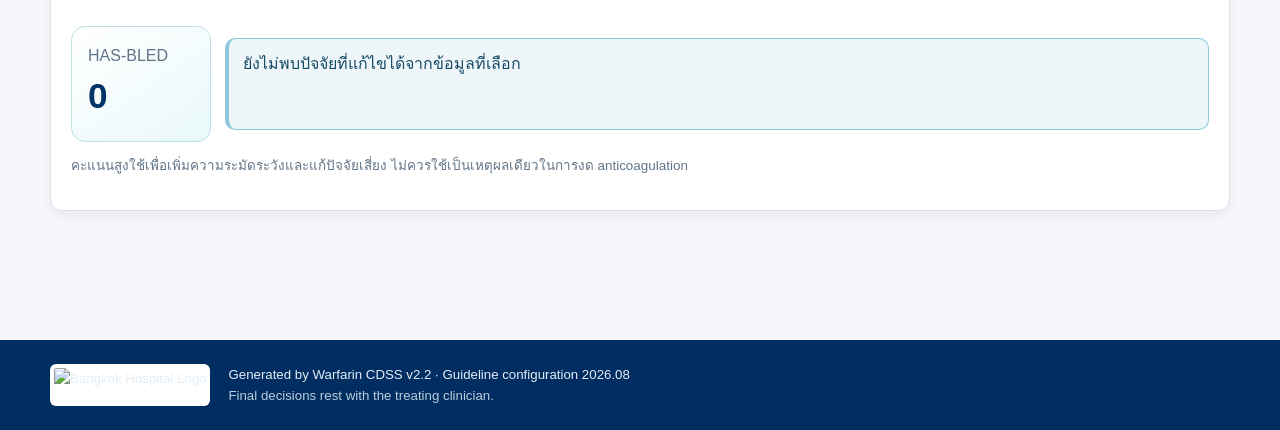
==== commit 9f0aef37: "Add files via upload" ====
--- a/index.html
+++ b/index.html
@@ -11,14 +11,25 @@
   <link rel="stylesheet" href="css/charts.css">
 </head>
 <body>
+<div class="hospital-topbar no-print">
+  <div class="shell topbar-grid">
+    <span>Bangkok Hospital Group · Clinical Support System</span>
+    <span class="topbar-contact">Call Center <strong>1719</strong></span>
+  </div>
+</div>
 <header class="app-header">
   <div class="shell header-grid">
-    <div>
-      <div class="eyebrow">Clinical Decision Support · Maintenance phase</div>
-      <h1>Warfarin CDSS <span class="version">v2.2</span></h1>
-      <p>Risk stratification, INR history, safety screening และการจัดตารางยาในหน้าเดียว</p>
+    <div class="brand-lockup">
+      <a class="brand-logo" href="#" aria-label="Bangkok Hospital">
+        <img src="https://lh5.googleusercontent.com/d/1r7PM1ogHIbxskvcauVIYaQOfSHXWGncO" alt="Bangkok Hospital Logo" referrerpolicy="no-referrer">
+      </a>
+      <div class="brand-copy">
+        <div class="eyebrow">Clinical Decision Support · Maintenance phase</div>
+        <h1>Warfarin CDSS <span class="version">v2.2</span></h1>
+        <p>Risk stratification, INR history, safety screening และการจัดตารางยาในหน้าเดียว</p>
+      </div>
     </div>
-    <div class="privacy-chip">🔒 Client-side only · No network</div>
+    <div class="privacy-chip" aria-label="Data privacy">🔒 ไม่มีการส่งข้อมูลทางคลินิกออกจากเบราว์เซอร์</div>
   </div>
 </header>
 
@@ -203,7 +214,12 @@
   </form>
 </main>
 
-<footer class="app-footer"><div class="shell">Generated by Warfarin CDSS v2.2 · Guideline configuration 2026.08 · Final decisions rest with the treating clinician.</div></footer>
+<footer class="app-footer">
+  <div class="shell footer-grid">
+    <img class="footer-logo" src="https://lh5.googleusercontent.com/d/1r7PM1ogHIbxskvcauVIYaQOfSHXWGncO" alt="Bangkok Hospital Logo" referrerpolicy="no-referrer">
+    <div>Generated by Warfarin CDSS v2.2 · Guideline configuration 2026.08<br><span>Final decisions rest with the treating clinician.</span></div>
+  </div>
+</footer>
 
 <script src="js/uuid.js"></script><script src="js/hash.js"></script><script src="js/guidelines/guidelines-db.js"></script><script src="js/store.js"></script>
 <script src="js/engine/risk-calculator.js"></script><script src="js/engine/ttr-calculator.js"></script><script src="js/engine/doac-checker.js"></script><script src="js/engine/safety-gate.js"></script><script src="js/engine/genotype-dose.js"></script><script src="js/engine/nomogram.js"></script><script src="js/engine/dose-scheduler.js"></script><script src="js/engine/regimen-planner.js"></script>
--- a/css/design-system.css
+++ b/css/design-system.css
@@ -1 +1,66 @@
-:root{--text:#172033;--muted:#667085;--border:#d0d5dd;--bg:#f5f7fb;--surface:#fff;--primary:#175cd3;--primary-dark:#0b4db8;--positive:#067647;--danger:#b42318;--warning:#9a6700;--accent:#6941c6;--info:#175cd3;--shadow:0 12px 32px rgba(16,24,40,.08);--radius:16px;--font:system-ui,-apple-system,"Segoe UI",Tahoma,sans-serif}*{box-sizing:border-box}html{scroll-behavior:smooth}body{margin:0;background:linear-gradient(180deg,#eef4ff 0,var(--bg) 260px);color:var(--text);font-family:var(--font);line-height:1.55}button,input,select,textarea{font:inherit}.shell{max-width:1180px;margin:auto;padding-left:18px;padding-right:18px}.hidden{display:none!important}.grow{flex:1}.fine-print{font-size:.82rem;color:var(--muted)}.required:after{content:" *";color:var(--danger)}:focus-visible{outline:3px solid rgba(23,92,211,.28);outline-offset:2px}@media print{body{background:#fff}.no-print,.stepper,.wizard-actions,.toolbar{display:none!important}.wizard-panel{display:block!important}.card{box-shadow:none!important;break-inside:avoid}.app-header{padding:10px!important}.sticky-disclaimer{position:static!important}}
+:root{
+  --text:#2c3e50;
+  --text-strong:#17324d;
+  --muted:#607487;
+  --muted-soft:#8797a5;
+  --border:#d8e0e8;
+  --border-strong:#aebdca;
+  --bg:#f4f6f9;
+  --surface:#ffffff;
+  --surface-subtle:#f8fafc;
+  --surface-muted:#eef3f6;
+  --primary:#003366;
+  --primary-dark:#002d62;
+  --primary-soft:#eaf1f7;
+  --teal:#00a8b5;
+  --teal-dark:#00808a;
+  --teal-soft:#e9f8f9;
+  --positive:#087b68;
+  --positive-soft:#eaf8f4;
+  --danger:#c63d32;
+  --danger-strong:#a92c24;
+  --danger-soft:#fff0ee;
+  --warning:#9a6400;
+  --warning-soft:#fff8e7;
+  --accent:#006f8e;
+  --accent-soft:#eaf7fb;
+  --info:#005a8d;
+  --shadow-sm:0 1px 3px rgba(0,45,98,.06);
+  --shadow:0 4px 12px rgba(0,0,0,.05);
+  --shadow-hover:0 10px 24px rgba(0,45,98,.10);
+  --radius-sm:8px;
+  --radius:12px;
+  --radius-lg:16px;
+  --font:"Sarabun","Prompt","Inter","Segoe UI",Tahoma,sans-serif;
+}
+*{box-sizing:border-box}
+html{scroll-behavior:smooth;background:var(--bg)}
+body{
+  margin:0;
+  min-height:100vh;
+  background:linear-gradient(180deg,#fff 0,#f7f9fb 210px,var(--bg) 420px);
+  color:var(--text);
+  font-family:var(--font);
+  font-size:16px;
+  line-height:1.6;
+  text-rendering:optimizeLegibility;
+}
+button,input,select,textarea{font:inherit}
+button{touch-action:manipulation}
+.shell{max-width:1220px;margin:auto;padding-left:20px;padding-right:20px}
+.hidden{display:none!important}.grow{flex:1}
+.fine-print{font-size:.84rem;color:var(--muted)}
+.required:after{content:" *";color:var(--danger)}
+:focus-visible{outline:3px solid rgba(0,168,181,.30);outline-offset:3px}
+::selection{background:#cfeff2;color:#002d62}
+@media(max-width:640px){.shell{padding-left:14px;padding-right:14px}body{font-size:16px}}
+@media print{
+  body{background:#fff;color:#000}
+  .no-print,.stepper,.wizard-actions,.toolbar,.hospital-topbar{display:none!important}
+  .wizard-panel{display:block!important}
+  .card{box-shadow:none!important;border-color:#8b98a3!important;break-inside:avoid}
+  .app-header{padding:10px 0!important;background:#fff!important;color:#000!important;box-shadow:none!important;border-bottom:2px solid #000}
+  .app-header p,.eyebrow{color:#333!important}
+  .brand-logo img,.footer-logo{filter:grayscale(1)}
+  .sticky-disclaimer{position:static!important;box-shadow:none!important}
+}
--- a/css/components.css
+++ b/css/components.css
@@ -4,3 +4,150 @@
 
 /* v2.2 regimen alternatives, pill visualization, dispensing and supply calendar */
 .candidate-grid{display:grid;grid-template-columns:repeat(3,minmax(0,1fr));gap:10px;margin:12px 0}.candidate-card{border:1px solid var(--border);border-radius:14px;background:#fff;padding:12px;text-align:left;cursor:pointer}.candidate-card.selected{border-color:var(--primary);box-shadow:0 0 0 3px rgba(23,92,211,.12);background:#f5f9ff}.candidate-card h4{margin:0 0 6px}.candidate-meta{font-size:.8rem;color:var(--muted);line-height:1.45}.complexity-pill{display:inline-block;padding:3px 8px;border-radius:999px;font-size:.72rem;font-weight:800;margin-top:7px}.complexity-low{background:#dcfae6;color:#067647}.complexity-moderate{background:#fef0c7;color:#93370d}.complexity-high{background:#fee4e2;color:#b42318}.pill-visual{display:flex;gap:5px;flex-wrap:wrap;align-items:center;justify-content:center;min-height:26px}.pill-shape{width:22px;height:22px;border-radius:50%;border:2px solid currentColor;display:inline-block;position:relative;background:currentColor}.pill-shape.half::after{content:"";position:absolute;left:50%;top:-2px;right:-2px;bottom:-2px;background:#fff;border-radius:0 999px 999px 0}.pill-shape.quarter::after{content:"";position:absolute;left:50%;top:-2px;right:-2px;bottom:-2px;background:#fff;border-radius:0 999px 999px 0}.pill-shape.quarter::before{content:"";position:absolute;left:-2px;top:50%;right:50%;bottom:-2px;background:#fff;border-radius:0 0 0 999px;z-index:1}.pill-shape.three-quarter::after{content:"";position:absolute;left:50%;top:-2px;right:-2px;bottom:50%;background:#fff;border-radius:0 999px 0 0}.pill-s1{color:#667085}.pill-s2{color:#175cd3}.pill-s3{color:#7f56d9}.pill-s5{color:#d92d20}.supply-calendar{display:grid;grid-template-columns:repeat(7,minmax(110px,1fr));gap:8px;margin:12px 0;max-height:650px;overflow:auto}.supply-day{border:1px solid var(--border);border-radius:12px;padding:9px;background:#fff;min-height:125px}.supply-day.today{border-color:var(--primary);box-shadow:0 0 0 2px rgba(23,92,211,.12)}.supply-date{font-size:.76rem;color:var(--muted);font-weight:750}.supply-dose{font-size:1rem;font-weight:850;color:var(--primary);margin:4px 0}.supply-tablets{font-size:.72rem;color:var(--muted)}.inventory-grid{margin-top:8px}.inventory-grid input{min-width:0}@media(max-width:900px){.candidate-grid{grid-template-columns:1fr}.supply-calendar{grid-template-columns:repeat(2,minmax(130px,1fr))}}@media(max-width:480px){.supply-calendar{grid-template-columns:1fr}}@media print{.candidate-grid{grid-template-columns:repeat(3,1fr)}.candidate-card:not(.selected){display:none}.supply-calendar{grid-template-columns:repeat(7,1fr);max-height:none;overflow:visible}.supply-day{min-height:90px;padding:6px}.pill-shape{width:16px;height:16px}}
+
+/* Clinical theme refinement aligned with Design(1).md */
+.app-header{
+  background:linear-gradient(125deg,#102a56 0%,#164c9b 58%,#175cd3 100%);
+  border-bottom:1px solid rgba(255,255,255,.16);
+  box-shadow:0 10px 34px rgba(16,42,86,.20);
+}
+.app-header h1{letter-spacing:-.025em}
+.privacy-chip{backdrop-filter:blur(8px);box-shadow:inset 0 1px 0 rgba(255,255,255,.12)}
+.card{border-color:#dfe5ed;box-shadow:var(--shadow);transition:border-color .16s ease,box-shadow .16s ease,transform .16s ease}
+.card:hover{border-color:#cbd5e1}
+.toolbar{background:rgba(255,255,255,.92);backdrop-filter:blur(8px)}
+label{color:var(--text-strong)}
+input,select{
+  min-height:44px;
+  border-color:#b8c3d5;
+  box-shadow:inset 0 1px 2px rgba(16,24,40,.03);
+  transition:border-color .15s ease,box-shadow .15s ease,background .15s ease;
+}
+input:hover,select:hover{border-color:#98a2b3}
+input:focus,select:focus{border-color:var(--primary);box-shadow:0 0 0 4px rgba(23,92,211,.10)}
+input:disabled,select:disabled{background:#f2f4f7;color:#667085;cursor:not-allowed}
+.btn{min-height:42px;box-shadow:var(--shadow-sm)}
+.btn.primary{box-shadow:0 6px 16px rgba(23,92,211,.18)}
+.btn.secondary{background:#eef3f9;border:1px solid #d6deea}
+.btn.ghost{background:#fff}
+.btn:disabled{opacity:.5;cursor:not-allowed;transform:none;box-shadow:none}
+.alert{position:relative;border-left-width:4px}
+.alert.info{background:var(--primary-soft)}
+.alert.warning{background:var(--warning-soft)}
+.alert.danger{background:var(--danger-soft)}
+.alert.success{background:var(--positive-soft)}
+.alert.accent{background:var(--accent-soft)}
+.sticky-disclaimer{top:10px;border-left-width:5px;background:rgba(255,250,235,.96);backdrop-filter:blur(8px)}
+.section-head{padding-bottom:12px;border-bottom:1px solid #e4e7ec}
+.section-head h2{font-size:clamp(1.2rem,2vw,1.55rem);letter-spacing:-.015em}
+.kicker{display:inline-flex;align-items:center;gap:6px}
+.kicker:before{content:"";width:18px;height:3px;border-radius:999px;background:var(--primary)}
+.badge{gap:6px;border:1px solid transparent}
+.badge:before{content:"";width:7px;height:7px;border-radius:50%;background:currentColor}
+.badge.neutral{border-color:#e4e7ec}
+.badge.success{border-color:#abefc6}
+.badge.warning{border-color:#fedf89}
+.badge.danger{border-color:#fecdca}
+.score-card{box-shadow:inset 0 1px 0 rgba(255,255,255,.8)}
+.metric{background:linear-gradient(180deg,#fff,#f8fafc);box-shadow:var(--shadow-sm)}
+.table-wrap{border:1px solid var(--border);border-radius:14px;background:#fff}
+table{border-collapse:separate;border-spacing:0}
+th{position:sticky;top:0;z-index:1;background:#eef2f7;color:#344054;letter-spacing:.015em}
+th:first-child{border-top-left-radius:12px}th:last-child{border-top-right-radius:12px}
+tbody tr:hover td{background:#f8fbff}
+.empty-state{background:linear-gradient(180deg,#fff,#f8fafc)}
+.protocol{background:#fffdf3;border-style:solid;border-left:4px solid #d6b656}
+.candidate-card{position:relative;box-shadow:var(--shadow-sm);transition:border-color .15s ease,box-shadow .15s ease,transform .15s ease}
+.candidate-card:hover{transform:translateY(-2px);border-color:#84adff;box-shadow:0 10px 22px rgba(16,24,40,.08)}
+.candidate-card.selected{border-width:2px;background:linear-gradient(180deg,#f7fbff,#eef6ff)}
+.candidate-card.selected:after{content:"เลือกแล้ว";position:absolute;top:10px;right:10px;padding:3px 8px;border-radius:999px;background:var(--primary);color:#fff;font-size:.7rem;font-weight:800}
+.med-day,.supply-day{box-shadow:var(--shadow-sm)}
+.med-day-head{background:#eef2f7}
+.med-dose,.supply-dose{letter-spacing:-.01em}
+.export-panel{padding:16px;border:1px solid #d8e2f0;border-radius:14px;background:linear-gradient(135deg,#f8fbff,#eef4ff)}
+/* Optional output state classes. JS can apply these without changing layout. */
+.output-state{border:1px solid var(--border);border-radius:14px;padding:12px 14px;margin:12px 0;font-weight:700}
+.output-state.current{background:var(--positive-soft);border-color:#abefc6;color:#05603a}
+.output-state.stale{background:var(--warning-soft);border-color:#fedf89;color:#7a2e0e}
+.output-state.blocked{background:var(--danger-soft);border-color:#fecdca;color:#912018}
+.output-state.confirmed{background:var(--primary-soft);border-color:#b2ddff;color:#1849a9}
+.is-stale{filter:saturate(.55);opacity:.72;pointer-events:none}
+@media(max-width:780px){
+  .toolbar{align-items:stretch}
+  .toolbar label{min-width:100%}
+  .button-row .btn{flex:1 1 150px}
+}
+
+/* Bangkok Hospital Group theme — presentation only, no clinical logic changes */
+.hospital-topbar{background:var(--primary-dark);color:#fff;font-size:.82rem}
+.topbar-grid{min-height:34px;display:flex;align-items:center;justify-content:space-between;gap:16px}
+.topbar-contact{color:#d7f5f7}.topbar-contact strong{color:#fff;font-size:.95rem}
+.app-header{
+  background:#fff;
+  color:var(--text-strong);
+  padding:22px 0 24px;
+  border-bottom:4px solid var(--teal);
+  box-shadow:0 5px 18px rgba(0,45,98,.08);
+}
+.header-grid{display:flex;justify-content:space-between;align-items:center;gap:28px}
+.brand-lockup{display:flex;align-items:center;gap:20px;min-width:0}
+.brand-logo{display:flex;align-items:center;justify-content:center;min-width:150px;padding-right:20px;border-right:1px solid var(--border)}
+.brand-logo img{display:block;height:54px;width:auto;max-width:180px;object-fit:contain}
+.brand-copy{min-width:0}.brand-copy h1{margin:1px 0 3px;font-size:clamp(2rem,3.5vw,2.7rem);line-height:1.15;color:var(--primary);letter-spacing:-.025em}
+.app-header p{margin:0;color:var(--muted)}
+.eyebrow{font-size:.76rem;letter-spacing:.12em;text-transform:uppercase;color:var(--teal-dark);font-weight:800}
+.version{font-size:.42em;vertical-align:top;background:var(--teal-soft);color:var(--teal-dark);padding:4px 8px;border-radius:999px;border:1px solid #b8e8ec}
+.privacy-chip{background:var(--primary-soft);color:var(--primary);padding:10px 13px;border:1px solid #c8d8e6;border-radius:999px;font-size:.84rem;font-weight:700;max-width:265px}
+.card{border-radius:var(--radius);border-color:var(--border);box-shadow:var(--shadow);transition:transform .18s ease,box-shadow .18s ease,border-color .18s ease}
+.card:hover{transform:translateY(-4px);box-shadow:var(--shadow-hover);border-color:#b8c9d6}
+.toolbar{border-top:3px solid var(--teal);background:#fff}
+label{color:var(--text-strong)}
+input,select{min-height:44px;border-radius:8px;border-color:#b8c5d0;background:#fff}
+input:hover,select:hover{border-color:#7f96a8}
+input:focus,select:focus{border-color:var(--teal-dark);box-shadow:0 0 0 4px rgba(0,168,181,.12)}
+.btn{min-height:44px;border-radius:8px;font-weight:750;box-shadow:none}
+.btn.primary{background:var(--primary);color:#fff;border:1px solid var(--primary)}
+.btn.primary:hover{background:var(--primary-dark)}
+.btn.secondary{background:#fff;color:var(--primary);border:1px solid var(--primary)}
+.btn.secondary:hover{background:var(--primary-soft)}
+.btn.ghost{background:#fff;border:1px solid var(--border-strong)}
+.wide.btn.primary{background:linear-gradient(135deg,var(--primary),#004b82)}
+.alert{border-radius:10px;border-left-width:4px}
+.alert.info{background:#eef6fa;border-color:#8cc6dc;color:#164b66}
+.alert.warning{background:var(--warning-soft);border-color:#e5bc63;color:#765000}
+.alert.danger{background:var(--danger-soft);border-color:#efa29b;color:#962c24}
+.alert.success{background:var(--positive-soft);border-color:#81ccb9;color:#086552}
+.alert.accent{background:var(--teal-soft);border-color:#84d7dc;color:#00626a}
+.sticky-disclaimer{border-left:5px solid var(--warning);background:rgba(255,248,231,.97)}
+.section-head{padding-bottom:14px;border-bottom:1px solid var(--border)}
+.section-head h2{font-size:clamp(1.55rem,2.6vw,1.95rem);color:var(--primary);font-weight:650}
+.card h3{font-size:clamp(1.15rem,2vw,1.35rem);color:var(--text-strong)}
+.kicker{color:var(--teal-dark)}.kicker:before{background:var(--teal)}
+.badge.success{background:var(--positive-soft);color:var(--positive)}
+.badge.warning{background:var(--warning-soft);color:#815500}
+.badge.danger{background:var(--danger-soft);color:var(--danger-strong)}
+.score-card{background:linear-gradient(145deg,#fff,var(--teal-soft));border-color:#b9e2e5}
+.score-card strong{color:var(--primary)}
+.metric{border-top:3px solid var(--teal);border-radius:10px}
+th{background:var(--primary);color:#fff;position:sticky;top:0;z-index:1}
+tbody tr:hover td{background:#f0f8fa}
+.protocol{border-left:4px solid var(--teal);background:#f2fbfb}
+.candidate-card{border-radius:10px}.candidate-card:hover{border-color:var(--teal);box-shadow:var(--shadow-hover)}
+.candidate-card.selected{border-color:var(--teal-dark);background:linear-gradient(180deg,#fff,var(--teal-soft));box-shadow:0 0 0 3px rgba(0,168,181,.13)}
+.candidate-card.selected:after{background:var(--teal-dark)}
+.med-day.today,.supply-day.today{border-color:var(--teal);box-shadow:0 0 0 2px rgba(0,168,181,.15)}
+.med-dose,.supply-dose{color:var(--primary)}
+.export-panel{border-left:4px solid var(--teal);background:linear-gradient(135deg,#fff,var(--teal-soft))}
+.app-footer{background:var(--primary-dark);color:#e5eef5;margin-top:30px;padding:24px 0}
+.footer-grid{display:flex;align-items:center;gap:18px}.footer-logo{height:42px;width:auto;object-fit:contain;background:#fff;border-radius:6px;padding:4px}.app-footer span{color:#b9cedc}
+@media(max-width:840px){
+  .header-grid{align-items:flex-start;flex-direction:column}.brand-lockup{width:100%}.privacy-chip{max-width:none}
+  .brand-logo{min-width:125px}.brand-logo img{height:42px;max-width:140px}
+}
+@media(max-width:560px){
+  .topbar-grid{min-height:38px}.topbar-grid>span:first-child{display:none}
+  .brand-lockup{align-items:flex-start;gap:12px}.brand-logo{min-width:auto;padding-right:12px}.brand-logo img{height:38px;max-width:105px}
+  .brand-copy h1{font-size:1.65rem}.eyebrow{font-size:.64rem;letter-spacing:.07em}.app-header p{font-size:.88rem}
+  .footer-grid{align-items:flex-start}.footer-logo{height:36px}
+}
+@media print{.app-footer{background:#fff!important;color:#000!important;border-top:1px solid #000}.footer-logo{height:34px}}
--- a/css/wizard.css
+++ b/css/wizard.css
@@ -1 +1,15 @@
-.stepper{display:grid;grid-template-columns:repeat(4,1fr);gap:10px;margin:18px 0}.step{border:1px solid var(--border);background:#fff;border-radius:14px;padding:12px;display:grid;grid-template-columns:34px 1fr;grid-template-rows:auto auto;text-align:left;cursor:pointer;color:var(--muted)}.step span{grid-row:1/3;width:30px;height:30px;border-radius:50%;display:grid;place-items:center;background:#f2f4f7;font-weight:850}.step b{color:var(--text)}.step small{font-size:.75rem}.step.active{border-color:#84adff;background:#f5f8ff}.step.active span,.step.complete span{background:var(--primary);color:#fff}.step.complete{border-color:#abefc6}.wizard-panel{display:none}.wizard-panel.active{display:block}.wizard-actions{display:flex;gap:10px;margin:18px 0 30px}.wizard-actions .btn{min-width:120px}@media(max-width:650px){.stepper{grid-template-columns:repeat(4,1fr)}.step{display:flex;justify-content:center;padding:8px}.step b,.step small{display:none}}
+.stepper{display:grid;grid-template-columns:repeat(4,1fr);gap:10px;margin:20px 0;position:relative}
+.step{position:relative;border:1px solid var(--border);background:#fff;border-radius:10px;padding:12px;display:grid;grid-template-columns:38px 1fr;grid-template-rows:auto auto;text-align:left;cursor:pointer;color:var(--muted);box-shadow:var(--shadow-sm);transition:.16s}
+.step:hover{transform:translateY(-2px);border-color:var(--teal);box-shadow:var(--shadow)}
+.step span{grid-row:1/3;width:34px;height:34px;border-radius:50%;display:grid;place-items:center;background:var(--surface-muted);border:1px solid var(--border);font-weight:850;color:var(--primary)}
+.step b{color:var(--text-strong);font-size:.94rem}.step small{font-size:.75rem;color:var(--muted)}
+.step.active{border-color:var(--teal);background:linear-gradient(180deg,#fff,var(--teal-soft));box-shadow:0 6px 18px rgba(0,128,128,.10)}
+.step.active:after{content:"";position:absolute;left:12px;right:12px;bottom:-1px;height:4px;border-radius:999px;background:var(--teal)}
+.step.active span{background:var(--primary);border-color:var(--primary);color:#fff}
+.step.complete{border-color:#75c8b5;background:#f1fbf8}.step.complete span{background:var(--positive);border-color:var(--positive);color:#fff;font-size:0}.step.complete span:after{content:"✓";font-size:.9rem}
+.step[aria-disabled="true"],.step:disabled{opacity:.55;cursor:not-allowed;transform:none}
+.wizard-panel{display:none;animation:panel-in .18s ease-out}.wizard-panel.active{display:block}
+.wizard-actions{display:flex;gap:10px;margin:20px 0 32px;padding:14px;border-top:1px solid var(--border);background:rgba(244,246,249,.94);position:sticky;bottom:0;z-index:8;backdrop-filter:blur(10px)}
+.wizard-actions .btn{min-width:124px}
+@keyframes panel-in{from{opacity:0;transform:translateY(5px)}to{opacity:1;transform:none}}
+@media(max-width:650px){.stepper{gap:7px}.step{display:flex;justify-content:center;padding:8px;border-radius:9px}.step span{width:32px;height:32px}.step b,.step small{display:none}.step.active:after{left:8px;right:8px}.wizard-actions{margin-left:-14px;margin-right:-14px;padding-left:14px;padding-right:14px}}
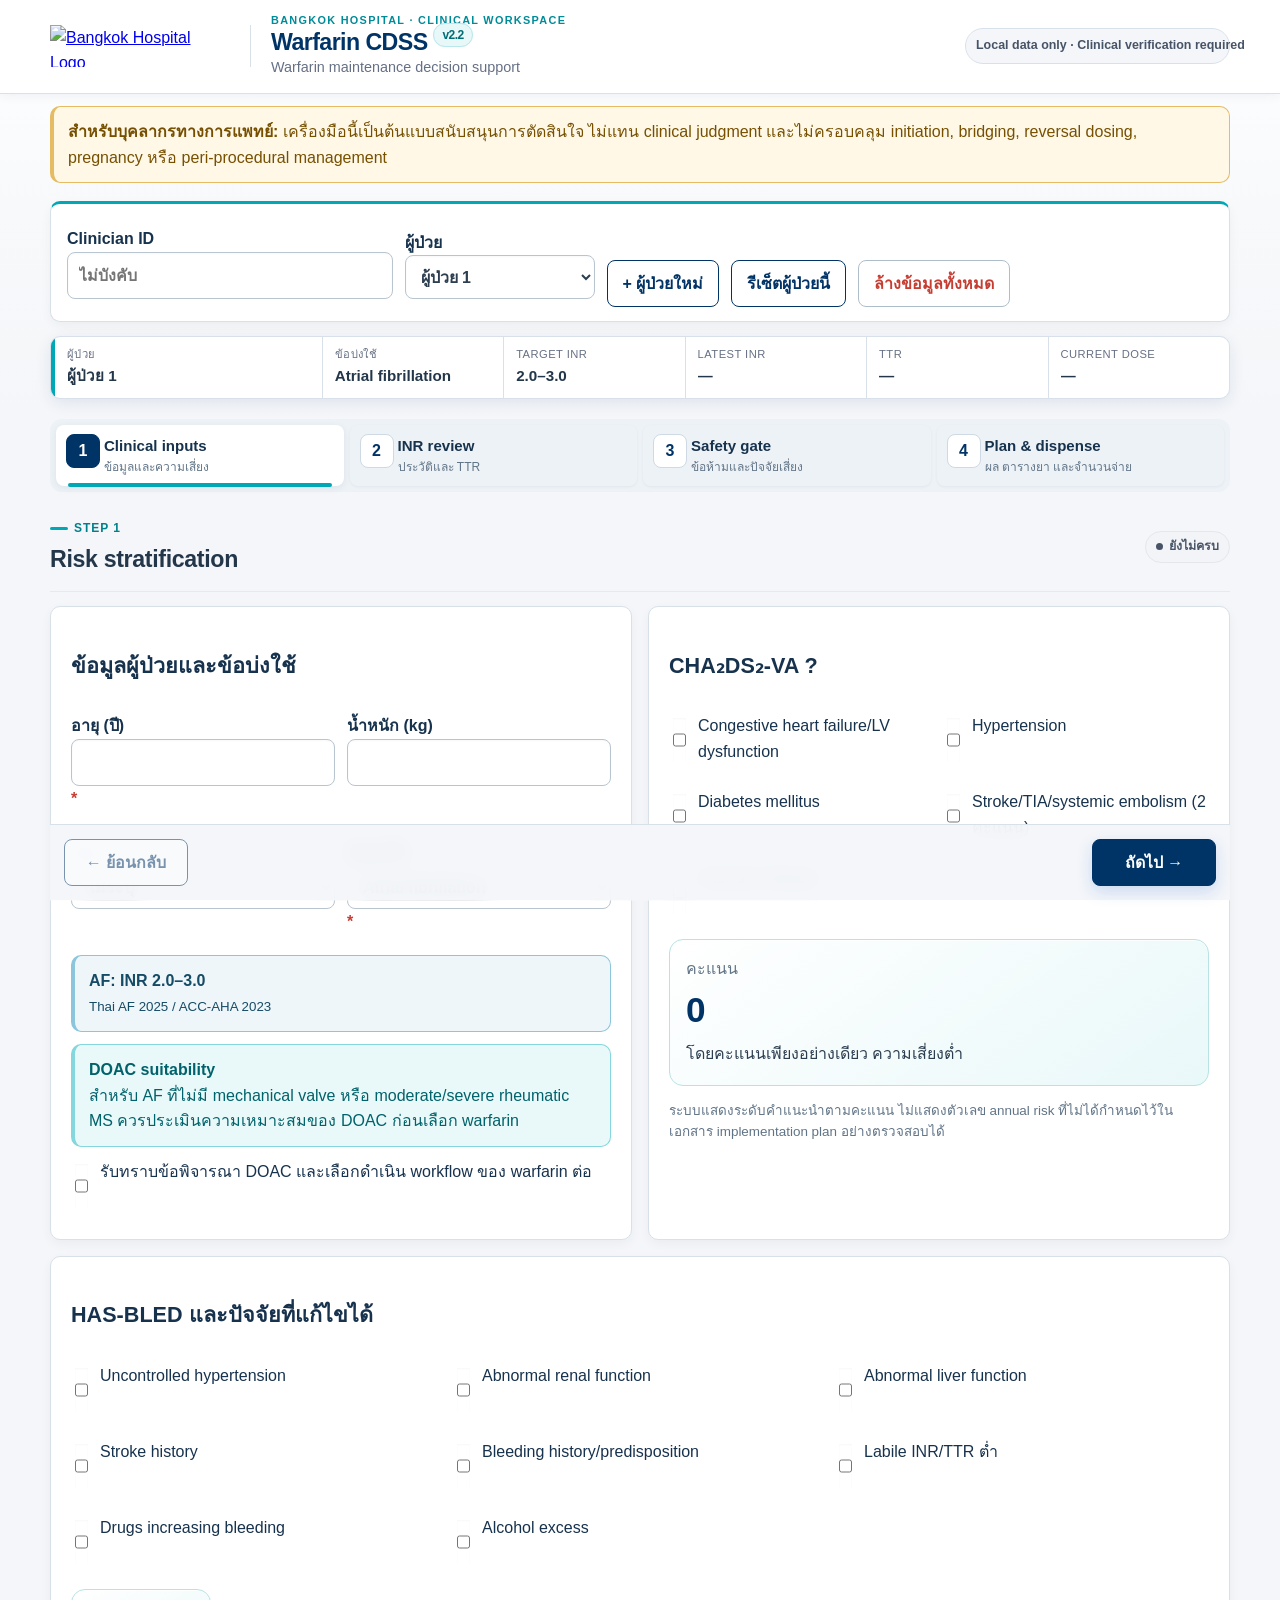
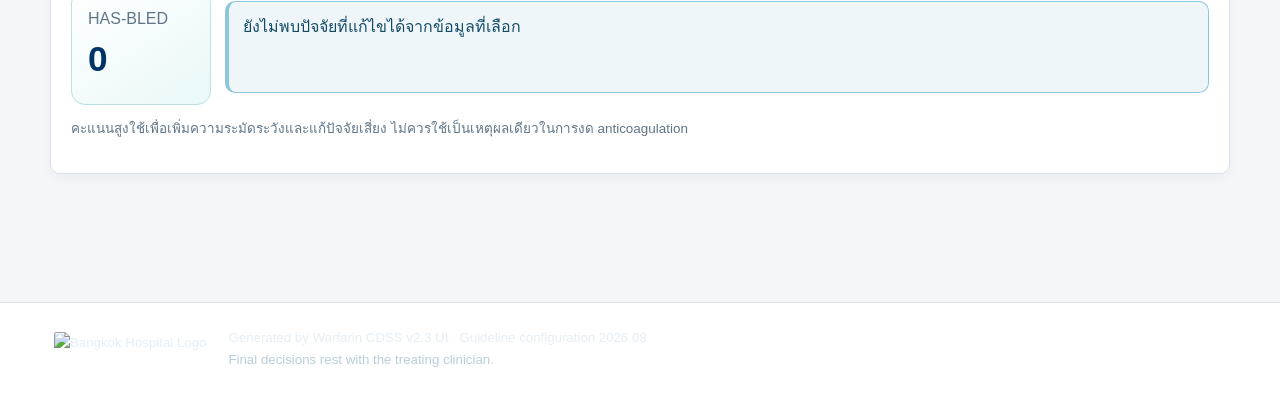
==== commit c957f483: "Add files via upload" ====
--- a/index.html
+++ b/index.html
@@ -11,12 +11,6 @@
   <link rel="stylesheet" href="css/charts.css">
 </head>
 <body>
-<div class="hospital-topbar no-print">
-  <div class="shell topbar-grid">
-    <span>Bangkok Hospital Group · Clinical Support System</span>
-    <span class="topbar-contact">Call Center <strong>1719</strong></span>
-  </div>
-</div>
 <header class="app-header">
   <div class="shell header-grid">
     <div class="brand-lockup">
@@ -24,12 +18,12 @@
         <img src="https://lh5.googleusercontent.com/d/1r7PM1ogHIbxskvcauVIYaQOfSHXWGncO" alt="Bangkok Hospital Logo" referrerpolicy="no-referrer">
       </a>
       <div class="brand-copy">
-        <div class="eyebrow">Clinical Decision Support · Maintenance phase</div>
+        <div class="eyebrow">Bangkok Hospital · Clinical Workspace</div>
         <h1>Warfarin CDSS <span class="version">v2.2</span></h1>
-        <p>Risk stratification, INR history, safety screening และการจัดตารางยาในหน้าเดียว</p>
+        <p>Warfarin maintenance decision support</p>
       </div>
     </div>
-    <div class="privacy-chip" aria-label="Data privacy">🔒 ไม่มีการส่งข้อมูลทางคลินิกออกจากเบราว์เซอร์</div>
+    <div class="privacy-chip" aria-label="Data privacy">Local data only · Clinical verification required</div>
   </div>
 </header>
 
@@ -49,11 +43,20 @@
     <button id="clearDataBtn" class="btn ghost danger-text" type="button">ล้างข้อมูลทั้งหมด</button>
   </section>
 
+  <section class="patient-context no-print" aria-label="บริบทผู้ป่วยปัจจุบัน">
+    <div class="context-item context-patient"><span>ผู้ป่วย</span><strong id="ctxPatient">—</strong></div>
+    <div class="context-item"><span>ข้อบ่งใช้</span><strong id="ctxIndication">—</strong></div>
+    <div class="context-item"><span>Target INR</span><strong id="ctxTarget">—</strong></div>
+    <div class="context-item"><span>Latest INR</span><strong id="ctxLatestInr">—</strong></div>
+    <div class="context-item"><span>TTR</span><strong id="ctxTtr">—</strong></div>
+    <div class="context-item"><span>Current dose</span><strong id="ctxDose">—</strong></div>
+  </section>
+
   <nav class="stepper no-print" aria-label="ขั้นตอนการประเมิน">
-    <button class="step active" data-step="1"><span>1</span><b>Risk</b><small>ความเสี่ยง</small></button>
-    <button class="step" data-step="2"><span>2</span><b>INR</b><small>ประวัติและ TTR</small></button>
-    <button class="step" data-step="3"><span>3</span><b>Safety</b><small>Hard stops</small></button>
-    <button class="step" data-step="4"><span>4</span><b>Dose</b><small>ผลและตารางยา</small></button>
+    <button class="step active" data-step="1"><span>1</span><b>Clinical inputs</b><small>ข้อมูลและความเสี่ยง</small></button>
+    <button class="step" data-step="2"><span>2</span><b>INR review</b><small>ประวัติและ TTR</small></button>
+    <button class="step" data-step="3"><span>3</span><b>Safety gate</b><small>ข้อห้ามและปัจจัยเสี่ยง</small></button>
+    <button class="step" data-step="4"><span>4</span><b>Plan & dispense</b><small>ผล ตารางยา และจำนวนจ่าย</small></button>
   </nav>
 
   <form id="appForm" novalidate>
@@ -188,9 +191,9 @@
           <button id="calculateBtn" class="btn primary wide" type="button">ประเมินและคำนวณ</button>
           <div id="calculateError" class="field-error"></div>
         </article>
-        <article class="card result-card">
+        <article class="card result-card clinical-result-card">
           <div id="decisionResult" class="empty-state">ผลจะปรากฏหลังคำนวณ</div>
-          <div id="doseMetrics" class="metric-grid hidden"><div class="metric"><span>Target INR</span><strong id="metricTarget">—</strong></div><div class="metric"><span>Adjustment</span><strong id="metricAdjustment">—</strong></div><div class="metric"><span>Weekly dose</span><strong id="metricDose">—</strong></div><div class="metric"><span>Recheck</span><strong id="metricRecheck">—</strong></div></div>
+          <div class="result-label">Clinical recommendation</div><div id="doseMetrics" class="metric-grid hero-metrics hidden"><div class="metric"><span>Target INR</span><strong id="metricTarget">—</strong></div><div class="metric"><span>Adjustment</span><strong id="metricAdjustment">—</strong></div><div class="metric"><span>Weekly dose</span><strong id="metricDose">—</strong></div><div class="metric"><span>Recheck</span><strong id="metricRecheck">—</strong></div></div>
           <div id="regimenWrap" class="hidden">
             <div class="result-head-inline"><h3>ทางเลือกตารางยา</h3><button id="calendarIcsBtn" type="button" class="btn secondary no-print">เพิ่มลงปฏิทิน (.ics)</button></div>
             <div id="candidateCards" class="candidate-grid" aria-label="ทางเลือกตารางยา"></div>
@@ -201,8 +204,10 @@
             <h3>จำนวนยาที่ต้องจ่าย</h3>
             <div class="table-wrap"><table><thead><tr><th>ความแรง</th><th>ต้องใช้</th><th>ยาคงเหลือ</th><th>จำนวนจ่าย</th><th>หมายเหตุ</th></tr></thead><tbody id="dispenseBody"></tbody></table></div>
             <div id="dispenseHint" class="fine-print"></div>
-            <h3>ปฏิทินตลอดช่วงจ่ายยา</h3>
-            <div id="supplyCalendar" class="supply-calendar" aria-label="ปฏิทินยาตลอดช่วงจ่าย"></div>
+            <details class="calendar-details">
+              <summary>ดูปฏิทินตลอดช่วงจ่ายยา</summary>
+              <div id="supplyCalendar" class="supply-calendar" aria-label="ปฏิทินยาตลอดช่วงจ่าย"></div>
+            </details>
             <div id="splitScheduleWrap" class="hidden"><h3>รายการแยกซองรายวัน</h3><div class="table-wrap"><table><thead><tr><th>ลำดับ</th><th>วันที่</th><th>วัน</th><th>ขนาดยา</th><th>วิธีจัดเม็ด</th></tr></thead><tbody id="splitScheduleBody"></tbody></table></div></div>
           </div>
         </article>
@@ -217,7 +222,7 @@
 <footer class="app-footer">
   <div class="shell footer-grid">
     <img class="footer-logo" src="https://lh5.googleusercontent.com/d/1r7PM1ogHIbxskvcauVIYaQOfSHXWGncO" alt="Bangkok Hospital Logo" referrerpolicy="no-referrer">
-    <div>Generated by Warfarin CDSS v2.2 · Guideline configuration 2026.08<br><span>Final decisions rest with the treating clinician.</span></div>
+    <div>Generated by Warfarin CDSS v2.3 UI · Guideline configuration 2026.08<br><span>Final decisions rest with the treating clinician.</span></div>
   </div>
 </footer>
 
--- a/css/components.css
+++ b/css/components.css
@@ -151,3 +151,22 @@
   .footer-grid{align-items:flex-start}.footer-logo{height:36px}
 }
 @media print{.app-footer{background:#fff!important;color:#000!important;border-top:1px solid #000}.footer-logo{height:34px}}
+
+
+/* v2.3 Clinical Workspace refinements — presentation only */
+.app-header{padding:12px 0 14px;background:#fff;color:var(--text);border-bottom:1px solid #d8e1ea;box-shadow:0 2px 10px rgba(0,45,98,.06)}
+.header-grid{min-height:66px}.brand-logo img{height:42px}.brand-copy h1{font-size:1.45rem;color:#003366;margin:0}.brand-copy p{font-size:.9rem;color:#667085}.eyebrow{color:#008b98;font-size:.68rem}.version{background:#e8f7f8;color:#006d75;font-size:.52em}.privacy-chip{background:#f4f6f9;color:#475467;border-color:#d8e1ea;font-size:.78rem;padding:7px 10px}
+.sticky-disclaimer{position:static;border-left:4px solid #d6a400;background:#fffdf3;color:#6f5900;box-shadow:none}
+.toolbar{box-shadow:none;border-radius:10px;background:#fff;padding:14px 16px}
+.patient-context{position:sticky;top:8px;z-index:12;display:grid;grid-template-columns:1.5fr repeat(5,minmax(105px,1fr));gap:1px;margin:14px 0 16px;background:#d8e1ea;border:1px solid #d8e1ea;border-radius:10px;overflow:hidden;box-shadow:0 4px 16px rgba(0,45,98,.09)}
+.context-item{background:#fff;padding:9px 12px;min-width:0}.context-item span{display:block;color:#667085;font-size:.7rem;text-transform:uppercase;letter-spacing:.04em}.context-item strong{display:block;color:#23364a;font-size:.95rem;overflow:hidden;text-overflow:ellipsis;white-space:nowrap}.context-patient{border-left:4px solid #00a8b5}
+.section-head{border-bottom:1px solid #e5eaf0;padding-bottom:10px}.section-head h2{font-size:1.45rem;color:#23364a}
+.card{border-radius:10px;box-shadow:0 4px 12px rgba(0,0,0,.045)}.card:hover{transform:none;box-shadow:0 5px 15px rgba(0,45,98,.07)}
+.clinical-result-card{border-top:4px solid #00a8b5}.result-label{font-size:.72rem;letter-spacing:.08em;text-transform:uppercase;font-weight:800;color:#008b98;margin:12px 0 7px}
+.hero-metrics{grid-template-columns:1fr 1.2fr 1.3fr 1fr}.hero-metrics .metric{background:#fff;border-top:3px solid #d8e1ea}.hero-metrics .metric:nth-child(2){border-top-color:#00a8b5}.hero-metrics .metric:nth-child(3){border-top-color:#003366}.hero-metrics strong{font-size:1.25rem;color:#003366}
+.candidate-card{position:relative;min-height:148px}.candidate-card.selected:after{content:"เลือกแล้ว";position:absolute;right:10px;top:10px;background:#003366;color:#fff;padding:3px 7px;border-radius:999px;font-size:.68rem;font-weight:800}.candidate-card h4{padding-right:58px}.candidate-card:focus-visible{outline:3px solid rgba(0,168,181,.28)}
+.calendar-details{margin-top:16px;border:1px solid #d8e1ea;border-radius:10px;background:#fff}.calendar-details summary{cursor:pointer;padding:13px 15px;font-weight:750;color:#003366;background:#f4f6f9;border-radius:10px;list-style:none}.calendar-details summary::-webkit-details-marker{display:none}.calendar-details summary:after{content:"＋";float:right;color:#008b98}.calendar-details[open] summary:after{content:"−"}.calendar-details .supply-calendar{padding:10px}
+.export-panel{border-left:4px solid #003366}.app-footer{background:#fff;border-top:1px solid #d8e1ea}
+@media(max-width:1000px){.patient-context{grid-template-columns:repeat(3,1fr)}}
+@media(max-width:650px){.app-header{padding:9px 0}.brand-logo img{height:36px}.brand-copy p,.privacy-chip{display:none}.patient-context{position:static;grid-template-columns:repeat(2,1fr)}.context-item strong{font-size:.88rem}.hero-metrics{grid-template-columns:1fr 1fr}.sticky-disclaimer{font-size:.86rem}}
+@media print{.patient-context{position:static;grid-template-columns:repeat(6,1fr);box-shadow:none}.calendar-details{border:0}.calendar-details summary{display:none}.calendar-details:not([open])>.supply-calendar{display:grid!important}}
--- a/css/wizard.css
+++ b/css/wizard.css
@@ -13,3 +13,9 @@
 .wizard-actions .btn{min-width:124px}
 @keyframes panel-in{from{opacity:0;transform:translateY(5px)}to{opacity:1;transform:none}}
 @media(max-width:650px){.stepper{gap:7px}.step{display:flex;justify-content:center;padding:8px;border-radius:9px}.step span{width:32px;height:32px}.step b,.step small{display:none}.step.active:after{left:8px;right:8px}.wizard-actions{margin-left:-14px;margin-right:-14px;padding-left:14px;padding-right:14px}}
+
+
+/* v2.3 workflow-state navigation */
+.stepper{gap:6px;background:#edf2f6;padding:6px;border-radius:12px;position:sticky;top:86px;z-index:11}
+.step{border:0;border-radius:8px;background:transparent;padding:9px 10px}.step span{border-radius:8px;background:#fff;border:1px solid #cfd9e3}.step.active{background:#fff;box-shadow:0 2px 7px rgba(0,45,98,.08)}.step.active span{background:#003366}.step.complete{background:#edfafa}.step.complete span{background:#008080}.step.complete span:after{content:"✓";font-size:.72rem;margin-left:2px}.step.complete b{color:#006d75}
+@media(max-width:650px){.stepper{top:6px}.step{min-height:44px}.step span{width:32px;height:32px}}
